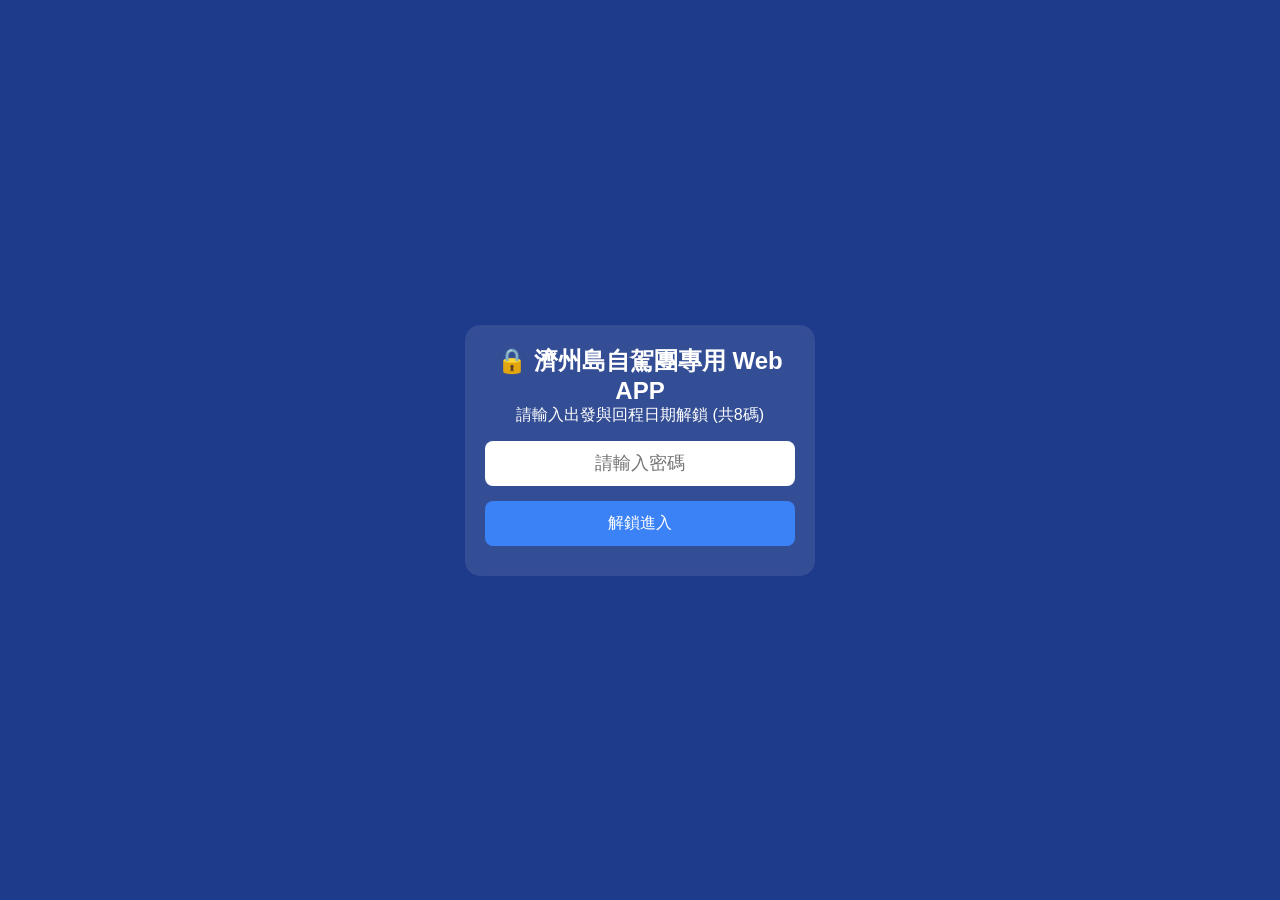
==== index.html @ c2661557 "Add files via upload" ====
<!DOCTYPE html>
<html lang="zh-TW">
<head>
    <meta charset="UTF-8">
    <meta name="viewport" content="width=device-width, initial-scale=1.0, maximum-scale=1.0, user-scalable=no">
    <title>濟州島自駕冒險 2026</title>
    <!-- PWA 核心設定 -->
    <link rel="manifest" href="./manifest.json">
    <meta name="theme-color" content="#2563eb">
    <link rel="stylesheet" href="./css/style.css">
</head>
<body>

    <!-- 密碼解鎖畫面 (App Lock) -->
    <div id="lock-screen" class="full-screen">
        <div class="lock-box">
            <h2>🔒 濟州島自駕團專用 Web APP</h2>
            <p>請輸入出發與回程日期解鎖 (共8碼)</p>
            <input type="password" id="password-input" placeholder="請輸入密碼" inputmode="numeric">
            <button id="unlock-btn">解鎖進入</button>
            <p id="error-msg" class="error"></p>
        </div>
    </div>

    <!-- 主應用程式畫面 (預設隱藏，解鎖後顯示) -->
    <div id="main-app" class="hidden">
        <header>
            <h1>Jeju 2026 🌴</h1>
            <button id="sync-btn">🔄 同步資料</button>
        </header>

        <!-- 主導覽列 -->
        <nav class="bottom-nav">
            <button class="nav-item active" data-target="tab-itinerary">📅 行程</button>
            <button class="nav-item" data-target="tab-fleet">🚗 車隊</button>
            <button class="nav-item" data-target="tab-expense">💰 記帳</button>
            <button class="nav-item" data-target="tab-maps">🗺️ 地圖</button>
        </nav>

        <!-- 各分頁內容區 -->
        <main class="content">
            <section id="tab-itinerary" class="tab-content"><h2>行程載入中...</h2></section>
            <section id="tab-fleet" class="tab-content hidden"><h2>車隊名單載入中...</h2></section>
            <section id="tab-expense" class="tab-content hidden"><h2>記帳系統載入中...</h2></section>
            <section id="tab-maps" class="tab-content hidden"><h2>地圖讀取中...</h2></section>
        </main>
    </div>

    <!-- 引入核心 JS -->
    <script src="./js/app.js"></script>
</body>
</html>
---- css/style.css ----
* { box-sizing: border-box; margin: 0; padding: 0; font-family: -apple-system, BlinkMacSystemFont, "Segoe UI", Roboto, sans-serif; }
body, html { width: 100%; height: 100%; overflow: hidden; background-color: #f3f4f6; }

/* 全螢幕遮罩 */
.full-screen { position: fixed; top: 0; left: 0; width: 100%; height: 100%; background: #1e3a8a; display: flex; justify-content: center; align-items: center; z-index: 9999; color: white; }
.lock-box { text-align: center; padding: 20px; width: 85%; max-width: 350px; background: rgba(255,255,255,0.1); border-radius: 15px; backdrop-filter: blur(10px); }
.lock-box input { width: 100%; padding: 12px; margin: 15px 0; border: none; border-radius: 8px; text-align: center; font-size: 18px; }
.lock-box button { width: 100%; padding: 12px; background: #3b82f6; border: none; color: white; border-radius: 8px; font-size: 16px; cursor: pointer; }
.error { color: #f87171; margin-top: 10px; font-size: 14px; }

/* 主程式佈局 */
#main-app { display: flex; flex-direction: column; height: 100%; }
header { background: #2563eb; color: white; padding: 15px; display: flex; justify-content: space-between; align-items: center; }
#sync-btn { background: rgba(255,255,255,0.2); border: none; color: white; padding: 6px 12px; border-radius: 20px; font-size: 13px; }
.content { flex: 1; overflow-y: auto; padding: 15px; padding-bottom: 80px; }

/* 底部導覽列 */
.bottom-nav { position: fixed; bottom: 0; left: 0; width: 100%; height: 60px; background: white; border-top: 1px solid #e5e7eb; display: flex; justify-content: space-around; align-items: center; z-index: 999; }
.nav-item { background: none; border: none; font-size: 12px; color: #6b7280; display: flex; flex-direction: column; align-items: center; cursor: pointer; }
.nav-item.active { color: #2563eb; font-weight: bold; }

/* 公用控制 */
.hidden { display: none !important; }
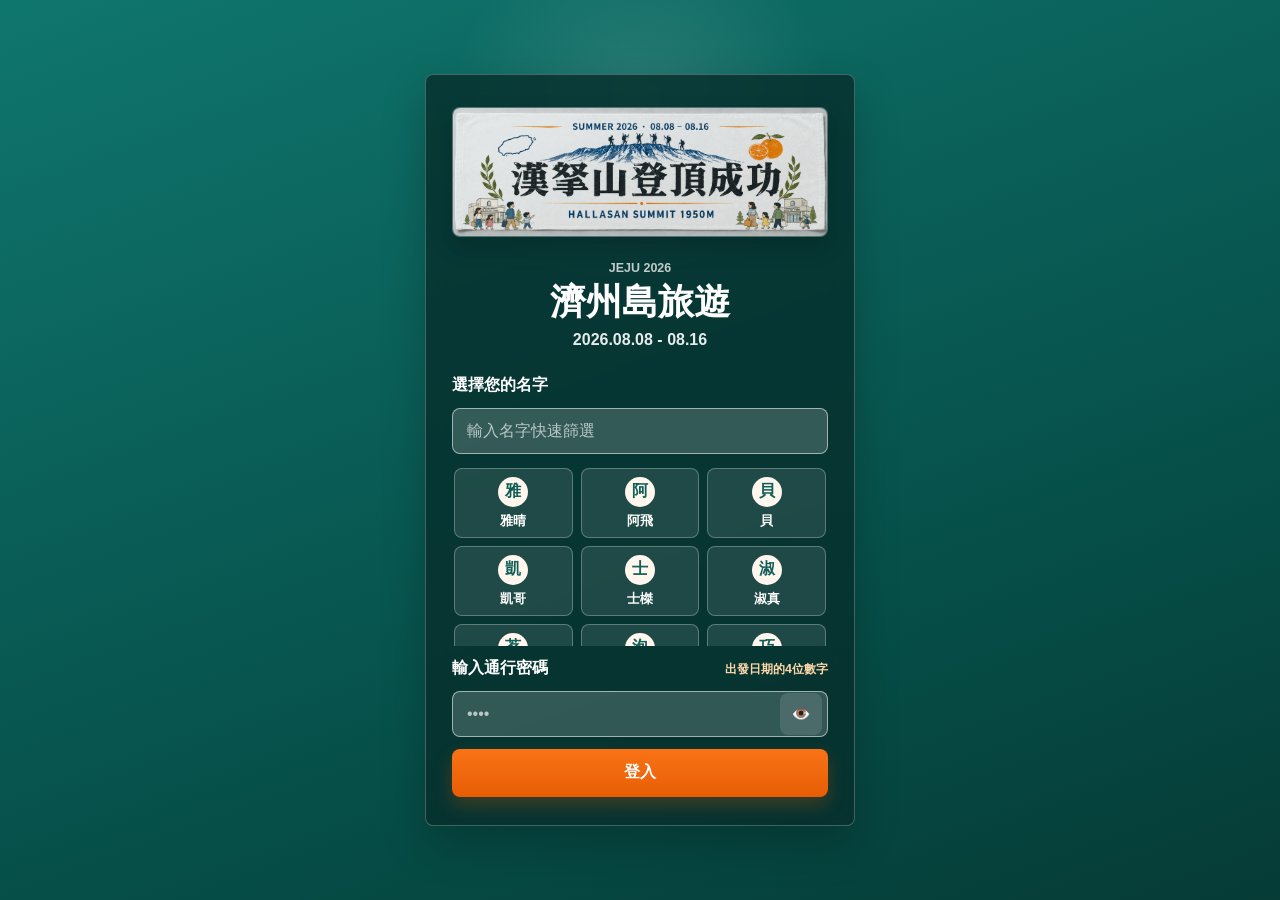
==== commit 1d7f6a2c: "Add files via upload" ====
--- a/index.html
+++ b/index.html
@@ -1,52 +1,117 @@
-<!DOCTYPE html>
-<html lang="zh-TW">
-<head>
-    <meta charset="UTF-8">
-    <meta name="viewport" content="width=device-width, initial-scale=1.0, maximum-scale=1.0, user-scalable=no">
-    <title>濟州島自駕冒險 2026</title>
-    <!-- PWA 核心設定 -->
-    <link rel="manifest" href="./manifest.json">
-    <meta name="theme-color" content="#2563eb">
-    <link rel="stylesheet" href="./css/style.css">
-</head>
-<body>
-
-    <!-- 密碼解鎖畫面 (App Lock) -->
-    <div id="lock-screen" class="full-screen">
-        <div class="lock-box">
-            <h2>🔒 濟州島自駕團專用 Web APP</h2>
-            <p>請輸入出發與回程日期解鎖 (共8碼)</p>
-            <input type="password" id="password-input" placeholder="請輸入密碼" inputmode="numeric">
-            <button id="unlock-btn">解鎖進入</button>
-            <p id="error-msg" class="error"></p>
-        </div>
-    </div>
-
-    <!-- 主應用程式畫面 (預設隱藏，解鎖後顯示) -->
-    <div id="main-app" class="hidden">
-        <header>
-            <h1>Jeju 2026 🌴</h1>
-            <button id="sync-btn">🔄 同步資料</button>
-        </header>
-
-        <!-- 主導覽列 -->
-        <nav class="bottom-nav">
-            <button class="nav-item active" data-target="tab-itinerary">📅 行程</button>
-            <button class="nav-item" data-target="tab-fleet">🚗 車隊</button>
-            <button class="nav-item" data-target="tab-expense">💰 記帳</button>
-            <button class="nav-item" data-target="tab-maps">🗺️ 地圖</button>
-        </nav>
-
-        <!-- 各分頁內容區 -->
-        <main class="content">
-            <section id="tab-itinerary" class="tab-content"><h2>行程載入中...</h2></section>
-            <section id="tab-fleet" class="tab-content hidden"><h2>車隊名單載入中...</h2></section>
-            <section id="tab-expense" class="tab-content hidden"><h2>記帳系統載入中...</h2></section>
-            <section id="tab-maps" class="tab-content hidden"><h2>地圖讀取中...</h2></section>
-        </main>
-    </div>
-
-    <!-- 引入核心 JS -->
-    <script src="./js/app.js"></script>
-</body>
-</html>+<!doctype html>
+<html lang="zh-Hant">
+  <head>
+    <meta charset="utf-8" />
+    <meta name="viewport" content="width=device-width, initial-scale=1, viewport-fit=cover" />
+    <meta name="theme-color" content="#0f766e" />
+    <meta name="apple-mobile-web-app-capable" content="yes" />
+    <meta name="apple-mobile-web-app-status-bar-style" content="black-translucent" />
+    <meta name="apple-mobile-web-app-title" content="濟州旅遊" />
+    <meta name="mobile-web-app-capable" content="yes" />
+    <meta name="application-name" content="濟州旅遊" />
+    <title>2026 濟州島旅遊</title>
+    <link rel="manifest" href="manifest.webmanifest?v=16" />
+    <link rel="apple-touch-icon" href="icons/icon-192.png" />
+    <link rel="icon" href="icons/icon-192.png" />
+    <link rel="stylesheet" href="styles.css?v=16" />
+  </head>
+  <body>
+    <main id="app" class="app-shell" aria-live="polite">
+      <section id="lockScreen" class="lock-screen">
+        <div class="lock-panel">
+          <figure class="login-towel">
+            <img src="攻頂毛巾.png" alt="漢拏山登頂成功紀念毛巾" />
+          </figure>
+          <p class="eyebrow">Jeju 2026</p>
+          <h1>濟州島旅遊</h1>
+          <p class="lock-date">2026.08.08 - 08.16</p>
+
+          <form id="passwordForm" class="password-form" autocomplete="off">
+            <div id="passwordHint" class="form-message" role="status"></div>
+
+            <label for="travelerInput">選擇您的名字</label>
+            <input id="travelerInput" class="traveler-input" type="search" placeholder="輸入名字快速篩選" autocomplete="off" />
+            <input id="selectedTraveler" type="hidden" />
+            <div id="travelerGrid" class="traveler-grid" aria-label="團員名單">
+              <button type="button" disabled>載入中...</button>
+            </div>
+
+            <label for="passwordInput" class="password-label">
+              輸入通行密碼
+              <span>出發日期的4位數字</span>
+            </label>
+            <div class="password-field">
+              <input
+                id="passwordInput"
+                type="password"
+                inputmode="numeric"
+                pattern="[0-9]*"
+                maxlength="4"
+                placeholder="••••"
+                aria-describedby="passwordHint"
+              />
+              <button id="passwordToggle" class="password-toggle" type="button" aria-label="顯示密碼">👁️</button>
+            </div>
+            <button class="login-button" type="submit">登入</button>
+          </form>
+        </div>
+      </section>
+
+      <section id="mainApp" class="main-app" hidden>
+        <header class="topbar">
+          <div class="user-menu-wrap">
+            <button id="userMenuButton" class="user-button" type="button" aria-expanded="false" aria-controls="userMenu">
+              <span id="userAvatar" class="user-avatar" aria-hidden="true">團</span>
+              <span class="user-meta">
+                <strong id="currentUser">團員</strong>
+                <small id="appVersion">v1.0.0</small>
+              </span>
+            </button>
+            <div id="userMenu" class="user-menu" hidden>
+              <p>目前登入者</p>
+              <strong id="menuCurrentUser">團員</strong>
+              <button id="logoutButton" class="menu-logout" type="button">登出</button>
+            </div>
+          </div>
+          <div class="title-area">
+            <div class="page-title-row">
+              <h1 id="pageTitle">公告</h1>
+              <span id="pageCountBadge" class="top-count-badge" hidden>0筆</span>
+            </div>
+            <p id="syncStatus" class="sync-status">點擊更新 · 尚未同步</p>
+          </div>
+          <div class="top-actions">
+            <button id="refreshButton" class="icon-button" type="button" aria-label="重新整理資料" title="重新整理資料">
+              <span aria-hidden="true">↻</span>
+            </button>
+          </div>
+        </header>
+
+        <section id="noticeView" class="view active-view" aria-label="公告"></section>
+        <section id="itineraryView" class="view" aria-label="每日行程"></section>
+        <section id="fleetView" class="view" aria-label="車隊"></section>
+        <section id="notesView" class="view" aria-label="重要紀事"></section>
+
+        <nav class="bottom-nav" aria-label="主要功能">
+          <button class="nav-item active" type="button" data-view="noticeView" data-title="公告">
+            <span aria-hidden="true">📢</span>
+            <span>公告</span>
+          </button>
+          <button class="nav-item" type="button" data-view="itineraryView" data-title="每日行程">
+            <span aria-hidden="true">📅</span>
+            <span>行程</span>
+          </button>
+          <button class="nav-item" type="button" data-view="fleetView" data-title="車隊">
+            <span aria-hidden="true">🚗</span>
+            <span>車隊</span>
+          </button>
+          <button class="nav-item" type="button" data-view="notesView" data-title="重要紀事">
+            <span aria-hidden="true">📝</span>
+            <span>紀事</span>
+          </button>
+        </nav>
+      </section>
+    </main>
+    <script src="app.js?v=16" defer></script>
+  </body>
+</html>
--- a/styles.css
+++ b/styles.css
@@ -0,0 +1,1266 @@
+:root {
+  --bg: #f7f8f4;
+  --panel: #ffffff;
+  --ink: #16211d;
+  --muted: #68756f;
+  --line: #dce4df;
+  --brand: #0f766e;
+  --brand-dark: #115e59;
+  --orange: #e85d04;
+  --yellow: #facc15;
+  --soft: #e7f4f1;
+  --soft-orange: #fff2df;
+  --shadow: 0 10px 26px rgba(26, 40, 35, 0.08);
+  font-family: -apple-system, BlinkMacSystemFont, "Segoe UI", "Noto Sans TC", "PingFang TC", sans-serif;
+}
+
+* {
+  box-sizing: border-box;
+}
+
+[hidden] {
+  display: none !important;
+}
+
+html {
+  min-height: 100%;
+  background: var(--bg);
+}
+
+body {
+  min-height: 100%;
+  margin: 0;
+  color: var(--ink);
+  background:
+    linear-gradient(180deg, rgba(15, 118, 110, 0.1), transparent 280px),
+    radial-gradient(circle at 16% 10%, rgba(232, 93, 4, 0.12), transparent 190px),
+    var(--bg);
+}
+
+button,
+input,
+select {
+  font: inherit;
+}
+
+button {
+  -webkit-tap-highlight-color: transparent;
+}
+
+.app-shell {
+  min-height: 100svh;
+}
+
+.lock-screen {
+  position: fixed;
+  inset: 0;
+  z-index: 10;
+  display: grid;
+  place-items: center;
+  overflow-y: auto;
+  padding: 28px 22px;
+  background:
+    radial-gradient(circle at 50% 12%, rgba(255, 255, 255, 0.12), transparent 190px),
+    linear-gradient(160deg, #0f766e, #064e48 68%, #063b36);
+}
+
+.lock-panel {
+  width: min(100%, 430px);
+  padding: 32px 26px 28px;
+  border: 1px solid rgba(255, 255, 255, 0.24);
+  border-radius: 8px;
+  color: #fff;
+  background: rgba(7, 47, 44, 0.82);
+  box-shadow: 0 18px 44px rgba(0, 0, 0, 0.22);
+  backdrop-filter: blur(10px);
+}
+
+.login-towel {
+  margin: 0 0 24px;
+  border: 1px solid rgba(255, 255, 255, 0.24);
+  border-radius: 8px;
+  overflow: hidden;
+  background: rgba(255, 255, 255, 0.08);
+  box-shadow: 0 10px 22px rgba(0, 0, 0, 0.18);
+}
+
+.login-towel img {
+  display: block;
+  width: 100%;
+  height: clamp(92px, 24vw, 128px);
+  object-fit: cover;
+  object-position: center;
+  opacity: 0.92;
+}
+
+.eyebrow {
+  margin: 0 0 6px;
+  color: inherit;
+  font-size: 0.78rem;
+  font-weight: 800;
+  letter-spacing: 0;
+  text-transform: uppercase;
+  opacity: 0.74;
+}
+
+.lock-panel h1,
+.topbar h1 {
+  margin: 0;
+  font-size: clamp(1.65rem, 7vw, 2.25rem);
+  line-height: 1.14;
+  letter-spacing: 0;
+}
+
+.lock-date {
+  margin: 8px 0 26px;
+  font-weight: 800;
+  opacity: 0.9;
+}
+
+.lock-panel > .eyebrow,
+.lock-panel > h1,
+.lock-panel > .lock-date {
+  text-align: center;
+}
+
+.password-form {
+  display: grid;
+  gap: 12px;
+}
+
+.password-form label {
+  font-weight: 850;
+}
+
+.password-label {
+  display: flex;
+  align-items: baseline;
+  justify-content: space-between;
+  gap: 10px;
+}
+
+.password-label span {
+  color: #ffd7a8;
+  font-size: 0.78rem;
+  font-weight: 800;
+}
+
+.form-message {
+  border: 1px solid rgba(255, 255, 255, 0.22);
+  border-radius: 8px;
+  padding: 10px 12px;
+  color: rgba(255, 255, 255, 0.9);
+  font-size: 0.9rem;
+  line-height: 1.45;
+  background: rgba(255, 255, 255, 0.1);
+}
+
+.form-message:empty {
+  display: none;
+}
+
+.form-message.error {
+  border-color: rgba(255, 210, 210, 0.5);
+  color: #ffe3df;
+  background: rgba(180, 35, 24, 0.22);
+}
+
+.form-message.warning {
+  border-color: rgba(255, 215, 168, 0.5);
+  color: #ffd7a8;
+  background: rgba(232, 93, 4, 0.16);
+}
+
+.form-message.success {
+  border-color: rgba(207, 250, 229, 0.5);
+  color: #d1fae5;
+  background: rgba(15, 118, 110, 0.28);
+}
+
+.traveler-input,
+.password-field input {
+  width: 100%;
+  min-width: 0;
+  border: 1px solid rgba(255, 255, 255, 0.54);
+  border-radius: 8px;
+  padding: 13px 14px;
+  color: #fff;
+  background: rgba(255, 255, 255, 0.18);
+  outline: none;
+}
+
+.traveler-input::placeholder,
+.password-field input::placeholder {
+  color: rgba(255, 255, 255, 0.66);
+}
+
+.traveler-grid {
+  display: grid;
+  grid-template-columns: repeat(3, minmax(0, 1fr));
+  gap: 8px;
+  max-height: 180px;
+  overflow-y: auto;
+  padding: 2px 2px 4px;
+}
+
+.traveler-chip {
+  display: grid;
+  justify-items: center;
+  gap: 5px;
+  min-height: 70px;
+  border: 1px solid rgba(255, 255, 255, 0.28);
+  border-radius: 8px;
+  padding: 8px 4px;
+  color: #fff;
+  background: rgba(255, 255, 255, 0.1);
+  cursor: pointer;
+}
+
+.traveler-chip span {
+  display: grid;
+  place-items: center;
+  width: 30px;
+  height: 30px;
+  border-radius: 50%;
+  color: var(--brand-dark);
+  font-weight: 950;
+  background: #fff7ed;
+}
+
+.traveler-chip strong {
+  max-width: 100%;
+  overflow: hidden;
+  font-size: 0.82rem;
+  text-overflow: ellipsis;
+  white-space: nowrap;
+}
+
+.traveler-chip.selected {
+  border-color: #ffd7a8;
+  background: rgba(232, 93, 4, 0.32);
+}
+
+.traveler-empty {
+  grid-column: 1 / -1;
+  margin: 0;
+  color: rgba(255, 255, 255, 0.84);
+  font-size: 0.9rem;
+  text-align: center;
+}
+
+.password-field {
+  position: relative;
+}
+
+.password-field input {
+  padding-right: 52px;
+}
+
+.password-toggle {
+  position: absolute;
+  top: 50%;
+  right: 6px;
+  transform: translateY(-50%);
+  width: 42px;
+  height: 42px;
+  border: 0;
+  border-radius: 8px;
+  background: rgba(255, 255, 255, 0.12);
+  cursor: pointer;
+}
+
+.login-button,
+.icon-button,
+.logout-link,
+.nav-item,
+.day-chip {
+  border: 0;
+  cursor: pointer;
+}
+
+.login-button {
+  width: 100%;
+  min-height: 48px;
+  border-radius: 8px;
+  color: #fff;
+  font-weight: 900;
+  background: linear-gradient(180deg, #f97316, var(--orange));
+  box-shadow: 0 8px 18px rgba(232, 93, 4, 0.25);
+  transition: transform 0.15s ease, filter 0.15s ease, box-shadow 0.15s ease;
+}
+
+.login-button:hover {
+  filter: brightness(1.04);
+  box-shadow: 0 10px 22px rgba(232, 93, 4, 0.32);
+}
+
+.login-button:active {
+  transform: translateY(1px) scale(0.99);
+}
+
+.main-app {
+  width: min(100%, 860px);
+  min-height: 100svh;
+  margin: 0 auto;
+  padding: calc(16px + env(safe-area-inset-top)) 16px calc(92px + env(safe-area-inset-bottom));
+}
+
+.topbar {
+  position: sticky;
+  top: 0;
+  z-index: 3;
+  display: grid;
+  grid-template-columns: minmax(92px, 1fr) auto minmax(52px, 1fr);
+  align-items: center;
+  gap: 8px;
+  margin: -16px -16px 14px;
+  padding: calc(14px + env(safe-area-inset-top)) 16px 12px;
+  border-bottom: 1px solid rgba(220, 228, 223, 0.78);
+  background: rgba(247, 248, 244, 0.92);
+  backdrop-filter: blur(14px);
+}
+
+.title-area {
+  min-width: 0;
+  text-align: center;
+}
+
+.page-title-row {
+  display: inline-flex;
+  align-items: start;
+  justify-content: center;
+  gap: 5px;
+  max-width: 100%;
+}
+
+.page-title-row h1 {
+  overflow: hidden;
+  max-width: 42vw;
+  font-size: clamp(1.2rem, 5vw, 1.55rem);
+  text-overflow: ellipsis;
+  white-space: nowrap;
+}
+
+.top-count-badge {
+  min-width: 30px;
+  border-radius: 999px;
+  padding: 3px 7px;
+  color: #fff;
+  font-size: 0.68rem;
+  font-weight: 950;
+  line-height: 1.1;
+  background: var(--orange);
+  box-shadow: 0 5px 12px rgba(232, 93, 4, 0.24);
+}
+
+.sync-status {
+  margin: 0;
+  color: var(--muted);
+  font-size: 0.72rem;
+  line-height: 1.35;
+}
+
+.sync-status {
+  opacity: 0.72;
+}
+
+.user-menu-wrap {
+  position: relative;
+  min-width: 0;
+  justify-self: start;
+}
+
+.user-button {
+  display: grid;
+  grid-template-columns: 38px minmax(0, auto);
+  gap: 8px;
+  align-items: center;
+  max-width: 128px;
+  min-height: 46px;
+  border: 0;
+  border-radius: 999px;
+  padding: 4px 10px 4px 4px;
+  color: var(--ink);
+  background: rgba(255, 255, 255, 0.78);
+  box-shadow: 0 8px 18px rgba(26, 40, 35, 0.07);
+  cursor: pointer;
+}
+
+.user-avatar {
+  display: grid;
+  place-items: center;
+  width: 38px;
+  height: 38px;
+  border-radius: 50%;
+  color: #fff;
+  font-size: 1rem;
+  font-weight: 950;
+  background: var(--brand);
+}
+
+.user-meta {
+  display: grid;
+  min-width: 0;
+  text-align: left;
+}
+
+.user-meta strong {
+  overflow: hidden;
+  color: var(--brand-dark);
+  font-size: 0.84rem;
+  font-weight: 950;
+  text-overflow: ellipsis;
+  white-space: nowrap;
+}
+
+.user-meta small {
+  color: var(--muted);
+  font-size: 0.68rem;
+  font-weight: 800;
+}
+
+.user-menu {
+  position: absolute;
+  top: calc(100% + 8px);
+  left: 0;
+  z-index: 10;
+  width: 190px;
+  border: 1px solid var(--line);
+  border-radius: 8px;
+  padding: 12px;
+  background: #fff;
+  box-shadow: 0 14px 34px rgba(26, 40, 35, 0.16);
+}
+
+.user-menu p {
+  margin: 0 0 2px;
+  color: var(--muted);
+  font-size: 0.72rem;
+  font-weight: 800;
+}
+
+.user-menu strong {
+  display: block;
+  margin-bottom: 10px;
+  color: var(--ink);
+  font-size: 1rem;
+}
+
+.menu-logout {
+  width: 100%;
+  min-height: 40px;
+  border: 0;
+  border-radius: 8px;
+  color: #fff;
+  font-weight: 900;
+  background: var(--brand);
+  cursor: pointer;
+}
+
+.top-actions {
+  display: flex;
+  align-items: center;
+  gap: 8px;
+  justify-self: end;
+}
+
+.icon-button {
+  width: 46px;
+  height: 46px;
+  border-radius: 50%;
+  color: var(--brand-dark);
+  font-size: 1.36rem;
+  font-weight: 900;
+  background: var(--panel);
+  box-shadow: var(--shadow);
+}
+
+.view {
+  display: none;
+}
+
+.active-view {
+  display: block;
+}
+
+.notice-banner,
+.day-group,
+.info-block,
+.fleet-group,
+.memory-card,
+.fleet-banner {
+  margin: 0 0 12px;
+  border: 1px solid var(--line);
+  border-radius: 8px;
+  overflow: hidden;
+  background: var(--panel);
+  box-shadow: var(--shadow);
+}
+
+.notice-banner {
+  position: relative;
+  display: grid;
+  grid-template-columns: 72px 1fr auto;
+  gap: 12px;
+  align-items: center;
+  padding: 10px 12px;
+}
+
+.notice-banner img {
+  width: 72px;
+  height: 72px;
+  object-fit: contain;
+}
+
+.notice-banner h2 {
+  margin: 0 0 3px;
+  font-size: 1rem;
+}
+
+.notice-banner p:last-child {
+  margin: 0;
+  color: var(--muted);
+  font-size: 0.86rem;
+  line-height: 1.45;
+}
+
+.dismiss-button {
+  width: 32px;
+  height: 32px;
+  border: 0;
+  border-radius: 50%;
+  color: var(--muted);
+  font-size: 1.25rem;
+  font-weight: 800;
+  background: #f0f4f1;
+  cursor: pointer;
+}
+
+.memory-card {
+  padding: 0;
+  background: #fefdf8;
+}
+
+.memory-card summary {
+  display: flex;
+  align-items: center;
+  justify-content: space-between;
+  min-height: 48px;
+  padding: 12px 14px;
+  color: var(--brand-dark);
+  font-weight: 900;
+  cursor: pointer;
+}
+
+.memory-card summary::after {
+  content: "+";
+  display: grid;
+  place-items: center;
+  width: 24px;
+  height: 24px;
+  border-radius: 50%;
+  color: #fff;
+  background: var(--brand);
+}
+
+.memory-card[open] summary::after {
+  content: "-";
+}
+
+.memory-card img {
+  display: block;
+  width: calc(100% - 24px);
+  max-height: 170px;
+  margin: 0 12px 12px;
+  border-radius: 8px;
+  object-fit: cover;
+  object-position: center;
+  opacity: 0.88;
+  box-shadow: 0 8px 18px rgba(26, 40, 35, 0.1);
+}
+
+.fleet-banner {
+  display: grid;
+  grid-template-columns: 104px 1fr;
+  gap: 12px;
+  align-items: center;
+  padding: 12px;
+}
+
+.fleet-banner img {
+  width: 104px;
+  height: 104px;
+  object-fit: contain;
+}
+
+.fleet-banner h2 {
+  margin: 0 0 4px;
+  font-size: 1.12rem;
+}
+
+.fleet-banner p:last-child {
+  margin: 0;
+  color: var(--muted);
+  font-size: 0.88rem;
+  line-height: 1.45;
+}
+
+.day-switcher-wrap {
+  position: relative;
+  margin: 0 -16px 12px;
+}
+
+.day-switcher-wrap::after {
+  content: "";
+  position: absolute;
+  top: 0;
+  right: 0;
+  bottom: 0;
+  width: 48px;
+  pointer-events: none;
+  background: linear-gradient(90deg, rgba(247, 248, 244, 0), var(--bg));
+}
+
+.day-switcher {
+  display: flex;
+  gap: 8px;
+  padding: 2px 16px 10px;
+  overflow-x: auto;
+  scrollbar-width: none;
+}
+
+.day-switcher::-webkit-scrollbar {
+  display: none;
+}
+
+.day-chip {
+  flex: 0 0 auto;
+  border: 1px solid var(--line);
+  border-radius: 999px;
+  padding: 9px 13px;
+  color: var(--brand-dark);
+  font-size: 0.9rem;
+  font-weight: 900;
+  background: #fff;
+}
+
+.day-chip.active {
+  border-color: var(--brand);
+  color: #fff;
+  background: var(--brand);
+}
+
+.day-heading,
+.block-heading,
+.fleet-heading {
+  display: flex;
+  align-items: center;
+  justify-content: space-between;
+  gap: 10px;
+  padding: 13px 14px;
+  background: var(--soft);
+}
+
+.fleet-heading p {
+  margin: 3px 0 0;
+  color: var(--muted);
+  font-size: 0.82rem;
+  font-weight: 800;
+}
+
+.day-heading h2,
+.block-heading h2,
+.fleet-heading h2 {
+  margin: 0;
+  font-size: 1.04rem;
+}
+
+.badge {
+  flex: 0 0 auto;
+  border-radius: 999px;
+  padding: 4px 8px;
+  color: #8a3a00;
+  font-size: 0.75rem;
+  font-weight: 900;
+  background: #fff0cf;
+}
+
+.event-list,
+.people-list,
+.note-list {
+  display: grid;
+  gap: 1px;
+  background: var(--line);
+}
+
+.event-card,
+.person-row,
+.note-card {
+  display: grid;
+  gap: 6px;
+  padding: 13px 14px;
+  background: var(--panel);
+}
+
+.event-top {
+  display: grid;
+  grid-template-columns: 70px 1fr;
+  gap: 12px;
+  align-items: start;
+}
+
+.time {
+  min-width: 64px;
+  border-radius: 8px;
+  padding: 8px 7px;
+  color: var(--brand-dark);
+  text-align: center;
+  font-size: 1.03rem;
+  font-weight: 950;
+  background: #eef8f5;
+}
+
+.event-title,
+.person-name,
+.note-title {
+  margin: 0;
+  font-weight: 900;
+  line-height: 1.35;
+}
+
+.event-title {
+  color: var(--ink);
+  font-size: 1.08rem;
+  font-weight: 950;
+}
+
+.event-location {
+  display: flex;
+  align-items: flex-start;
+  gap: 8px;
+  margin: 5px 0 0;
+  color: var(--muted);
+  font-size: 0.88rem;
+  line-height: 1.45;
+  white-space: pre-line;
+}
+
+.event-location span {
+  flex: 1;
+  min-width: 0;
+}
+
+.map-link {
+  display: grid;
+  place-items: center;
+  width: 34px;
+  height: 34px;
+  flex: 0 0 auto;
+  border-radius: 50%;
+  text-decoration: none;
+  background: #eef8f5;
+}
+
+.note-title {
+  color: var(--ink);
+  font-size: 1.08rem;
+}
+
+.note-date {
+  margin: -2px 0 0;
+  color: var(--muted);
+  font-size: 0.78rem;
+  font-weight: 750;
+}
+
+.meta,
+.memo,
+.note-body {
+  margin: 0;
+  color: var(--muted);
+  font-size: 0.92rem;
+  line-height: 1.55;
+  white-space: pre-line;
+}
+
+.memo {
+  color: #344640;
+}
+
+.memo-box {
+  margin-top: 10px;
+  border: 1px solid #f4d68b;
+  border-radius: 8px;
+  background: #fffaf0;
+}
+
+.memo-box summary {
+  display: flex;
+  align-items: center;
+  justify-content: space-between;
+  min-height: 40px;
+  padding: 9px 11px;
+  color: #8a3a00;
+  font-size: 0.88rem;
+  font-weight: 950;
+  cursor: pointer;
+}
+
+.memo-box summary::after {
+  content: "展開";
+  color: #9a6115;
+  font-size: 0.72rem;
+}
+
+.memo-box[open] summary::after {
+  content: "收合";
+}
+
+.memo-box p {
+  margin: 0;
+  border-top: 1px solid #f4d68b;
+  padding: 10px 11px 11px;
+  color: #3d4b46;
+  font-size: 0.92rem;
+  line-height: 1.6;
+  white-space: pre-line;
+}
+
+.note-body {
+  color: #3d4b46;
+}
+
+.notice-tags {
+  display: flex;
+  flex-wrap: wrap;
+  gap: 6px;
+}
+
+.notice-tags span {
+  border-radius: 999px;
+  padding: 3px 8px;
+  color: #8a3a00;
+  font-size: 0.72rem;
+  font-weight: 900;
+  background: #fff0cf;
+}
+
+.tag-row {
+  display: flex;
+  flex-wrap: wrap;
+  gap: 6px;
+}
+
+.tag {
+  border: 1px solid #f6c987;
+  border-radius: 999px;
+  padding: 3px 8px;
+  color: #8a3a00;
+  font-size: 0.75rem;
+  font-weight: 800;
+  background: #fffaf0;
+}
+
+.person-row {
+  grid-template-columns: 1fr auto;
+  align-items: center;
+}
+
+.current-person {
+  box-shadow: inset 4px 0 0 var(--orange);
+  background: #fffaf2;
+}
+
+.captain-row {
+  background: #f1faf7;
+}
+
+.captain-row .person-name {
+  color: var(--brand-dark);
+}
+
+.member-badges {
+  display: flex;
+  flex-wrap: wrap;
+  gap: 6px;
+  margin-top: 5px;
+}
+
+.age-badge,
+.group-badge {
+  border-radius: 999px;
+  padding: 3px 8px;
+  font-size: 0.72rem;
+  font-weight: 900;
+}
+
+.age-badge.adult {
+  color: #42524c;
+  background: #eef2ef;
+}
+
+.age-badge.child {
+  color: #8a3a00;
+  background: #fff0cf;
+}
+
+.group-badge.mountain {
+  color: #8a3a00;
+  background: #ffe4bd;
+}
+
+.group-badge.walk {
+  color: #0f5f8a;
+  background: #e1f2ff;
+}
+
+.person-role {
+  justify-self: end;
+  border-radius: 999px;
+  padding: 4px 8px;
+  color: var(--brand-dark);
+  font-size: 0.74rem;
+  font-weight: 900;
+  background: var(--soft);
+}
+
+.empty-state {
+  border: 1px dashed #b8c8c1;
+  border-radius: 8px;
+  padding: 24px 18px;
+  color: var(--muted);
+  text-align: center;
+  background: rgba(255, 255, 255, 0.72);
+}
+
+.empty-state strong {
+  display: block;
+  margin-bottom: 6px;
+  color: var(--ink);
+}
+
+.notes-empty img {
+  display: block;
+  width: min(170px, 70%);
+  margin: 0 auto 12px;
+  opacity: 0.92;
+}
+
+.notes-search {
+  position: sticky;
+  top: calc(74px + env(safe-area-inset-top));
+  z-index: 2;
+  margin: -2px 0 12px;
+  padding: 2px 0 8px;
+  background: linear-gradient(180deg, var(--bg) 72%, rgba(247, 248, 244, 0));
+}
+
+.notes-search input {
+  width: 100%;
+  border: 1px solid var(--line);
+  border-radius: 8px;
+  padding: 12px 13px;
+  color: var(--ink);
+  background: #fff;
+  outline: none;
+  box-shadow: 0 8px 18px rgba(26, 40, 35, 0.06);
+}
+
+.pinned-notes,
+.timeline-group {
+  margin: 0 0 14px;
+}
+
+.pinned-notes > header,
+.timeline-group > header {
+  display: flex;
+  align-items: center;
+  gap: 8px;
+  margin: 0 0 8px;
+  padding: 0 2px;
+}
+
+.pinned-notes h2,
+.timeline-group h2 {
+  flex: 1;
+  margin: 0;
+  color: var(--brand-dark);
+  font-size: 1rem;
+}
+
+.timeline-dot {
+  width: 12px;
+  height: 12px;
+  border: 3px solid #fff;
+  border-radius: 50%;
+  background: var(--brand);
+  box-shadow: 0 0 0 2px rgba(15, 118, 110, 0.22);
+}
+
+.important-list {
+  display: grid;
+  gap: 10px;
+}
+
+.important-card {
+  border: 1px solid var(--line);
+  border-radius: 8px;
+  background: var(--panel);
+  box-shadow: var(--shadow);
+}
+
+.important-card.pinned {
+  border-color: #f5c56b;
+  background: #fffaf0;
+}
+
+.important-card summary {
+  display: grid;
+  grid-template-columns: 34px 1fr;
+  gap: 10px;
+  align-items: start;
+  padding: 13px 14px;
+  list-style: none;
+  cursor: pointer;
+}
+
+.important-card summary::-webkit-details-marker {
+  display: none;
+}
+
+.important-card summary::after {
+  content: "展開";
+  grid-column: 2;
+  justify-self: end;
+  margin-top: -26px;
+  border-radius: 999px;
+  padding: 3px 8px;
+  color: var(--muted);
+  font-size: 0.72rem;
+  font-weight: 900;
+  background: #eef2ef;
+}
+
+.important-card[open] summary::after {
+  content: "收合";
+}
+
+.important-summary {
+  display: grid;
+  min-width: 0;
+  gap: 5px;
+}
+
+.important-meta {
+  display: flex;
+  flex-wrap: wrap;
+  align-items: center;
+  gap: 7px;
+  color: var(--muted);
+  font-size: 0.78rem;
+  font-weight: 850;
+}
+
+.note-icon {
+  display: grid;
+  place-items: center;
+  width: 30px;
+  height: 30px;
+  border-radius: 50%;
+  background: #eef8f5;
+}
+
+.category-pill {
+  border-radius: 999px;
+  padding: 3px 8px;
+  color: #8a3a00;
+  background: #fff0cf;
+}
+
+.pin-label {
+  border-radius: 999px;
+  padding: 3px 8px;
+  color: #fff;
+  background: var(--orange);
+}
+
+.important-summary strong {
+  padding-right: 46px;
+  color: #263832;
+  font-size: 1.08rem;
+  font-weight: 950;
+  line-height: 1.35;
+}
+
+.important-summary small {
+  overflow: hidden;
+  color: var(--muted);
+  font-size: 0.83rem;
+  font-weight: 650;
+  text-overflow: ellipsis;
+  white-space: nowrap;
+}
+
+.important-detail {
+  border-top: 1px solid var(--line);
+  padding: 12px 14px 13px 58px;
+  background: rgba(247, 248, 244, 0.52);
+}
+
+.important-detail p {
+  margin: 0;
+  color: #3d4b46;
+  font-size: 0.94rem;
+  line-height: 1.62;
+  white-space: pre-line;
+}
+
+.muted-note {
+  color: var(--muted) !important;
+}
+
+.note-actions {
+  display: flex;
+  flex-wrap: wrap;
+  justify-content: flex-end;
+  gap: 8px;
+  margin-top: 12px;
+}
+
+.note-actions button,
+.note-actions a {
+  display: inline-flex;
+  align-items: center;
+  justify-content: center;
+  min-height: 38px;
+  border: 0;
+  border-radius: 8px;
+  padding: 0 11px;
+  color: var(--brand-dark);
+  font-size: 0.82rem;
+  font-weight: 900;
+  text-decoration: none;
+  background: #eef8f5;
+  cursor: pointer;
+}
+
+.note-actions .pin-note.active {
+  color: #8a3a00;
+  background: #fff0cf;
+}
+
+.note-actions .map-note {
+  color: #fff;
+  background: var(--brand);
+}
+
+.fab-button {
+  position: fixed;
+  right: 18px;
+  bottom: calc(88px + env(safe-area-inset-bottom));
+  z-index: 5;
+  display: grid;
+  place-items: center;
+  width: 54px;
+  height: 54px;
+  border: 0;
+  border-radius: 50%;
+  color: #fff;
+  font-size: 1.75rem;
+  font-weight: 700;
+  background: var(--orange);
+  box-shadow: 0 12px 28px rgba(232, 93, 4, 0.28);
+  cursor: pointer;
+}
+
+.bottom-nav {
+  position: fixed;
+  right: 0;
+  bottom: 0;
+  left: 0;
+  z-index: 4;
+  display: grid;
+  grid-template-columns: repeat(4, 1fr);
+  gap: 4px;
+  width: min(100%, 860px);
+  margin: 0 auto;
+  padding: 8px 10px calc(8px + env(safe-area-inset-bottom));
+  border-top: 1px solid var(--line);
+  background: rgba(255, 255, 255, 0.94);
+  backdrop-filter: blur(14px);
+}
+
+.nav-item {
+  display: grid;
+  place-items: center;
+  gap: 4px;
+  min-height: 56px;
+  border-radius: 8px;
+  color: #4f5f59;
+  font-size: 0.78rem;
+  font-weight: 900;
+  background: transparent;
+}
+
+.nav-item span:first-child {
+  display: grid;
+  place-items: center;
+  width: 26px;
+  height: 26px;
+  border-radius: 50%;
+  color: inherit;
+  font-size: 1rem;
+  background: #e2e9e5;
+}
+
+.nav-item.active {
+  color: #fff;
+  background: var(--brand);
+}
+
+.nav-item.active span:first-child {
+  color: var(--brand);
+  background: #fff;
+}
+
+@media (min-width: 720px) {
+  .main-app {
+    padding-right: 24px;
+    padding-left: 24px;
+  }
+
+  .topbar {
+    margin-right: -24px;
+    margin-left: -24px;
+    padding-right: 24px;
+    padding-left: 24px;
+  }
+
+  .view.active-view {
+    display: grid;
+    grid-template-columns: repeat(2, minmax(0, 1fr));
+    gap: 12px;
+    align-items: start;
+  }
+
+  #itineraryView.active-view {
+    grid-template-columns: 1fr;
+  }
+
+  #fleetView.active-view {
+    grid-template-columns: 1fr;
+  }
+
+  .notice-banner {
+    grid-template-columns: 92px 1fr auto;
+  }
+
+  .fleet-banner {
+    grid-template-columns: 128px 1fr;
+  }
+
+  .fleet-banner img {
+    width: 128px;
+    height: 128px;
+  }
+}
